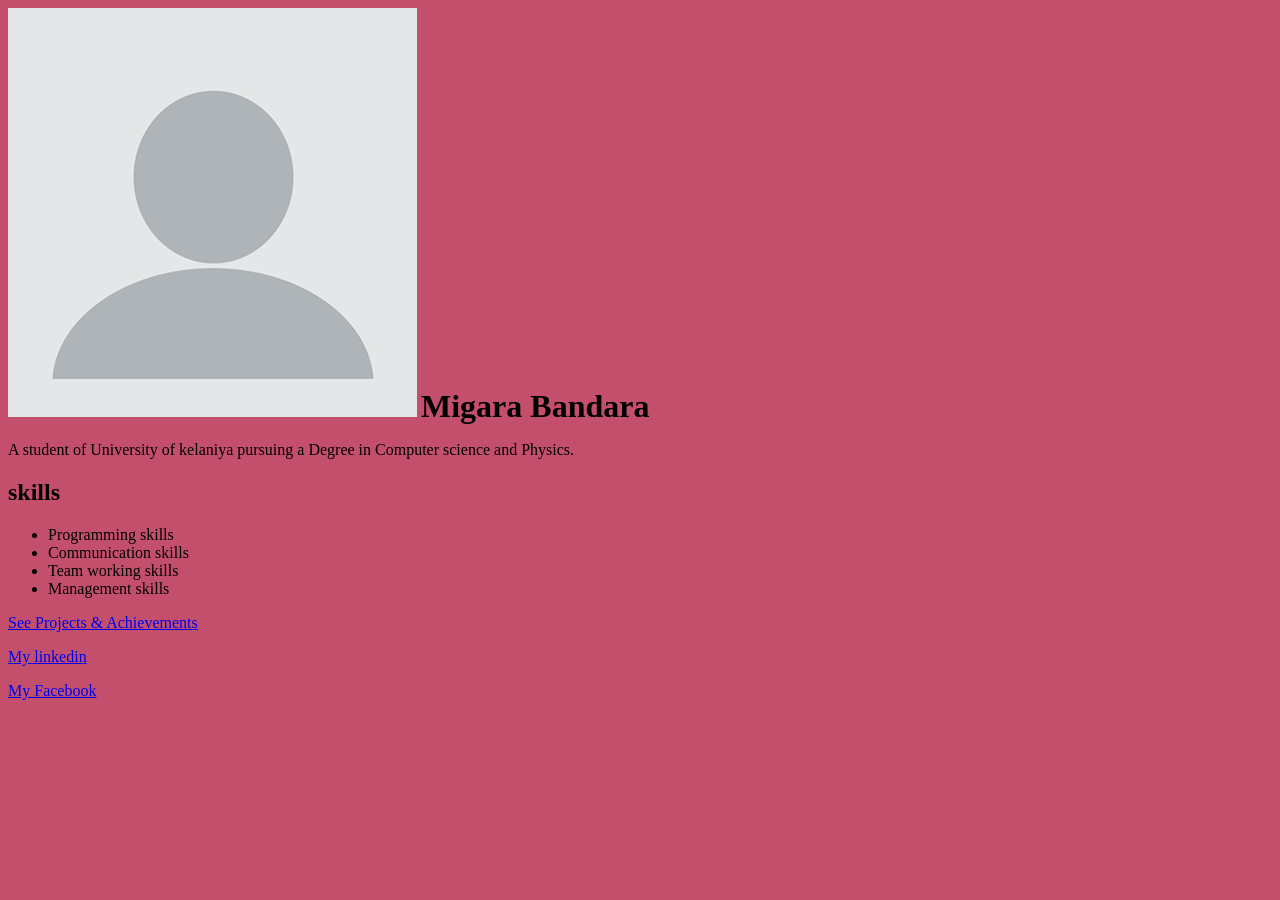
==== index.html @ 67b6456d "first commit" ====
<!DOCTYPE html>
<html lang="en">
<head>
    <meta charset="UTF-8">
    <meta name="viewport" content="width=device-width, initial-scale=1.0">
    <title>Document</title>
    <link rel="stylesheet" href="index.css">
</head>
<body>
    <div id="about">
    <img src="abc.png">
    <h1>Migara Bandara</h1>
    <p>A student of University of kelaniya pursuing a Degree in Computer science and Physics.</p>
</div>


    <div id="skills"> <h2>skills</h2>
        <ul>
        <li>Programming skills</li>
        <li>Communication skills</li>
        <li>Team working skills</li>
        <li>Management skills</li>
        </ul>
    </div>

    <a href="project.html">See Projects & Achievements</a>

    <p id="contact"><a href="linkedin.com">My linkedin</a></p>
    <p id="contact"><a href="Facwbook.com">My Facebook</a></p>
</body>
</html>
---- index.css ----
body{ background-color:rgb(196, 79, 108);}

h1{display: inline;}


#about{display: inline;}
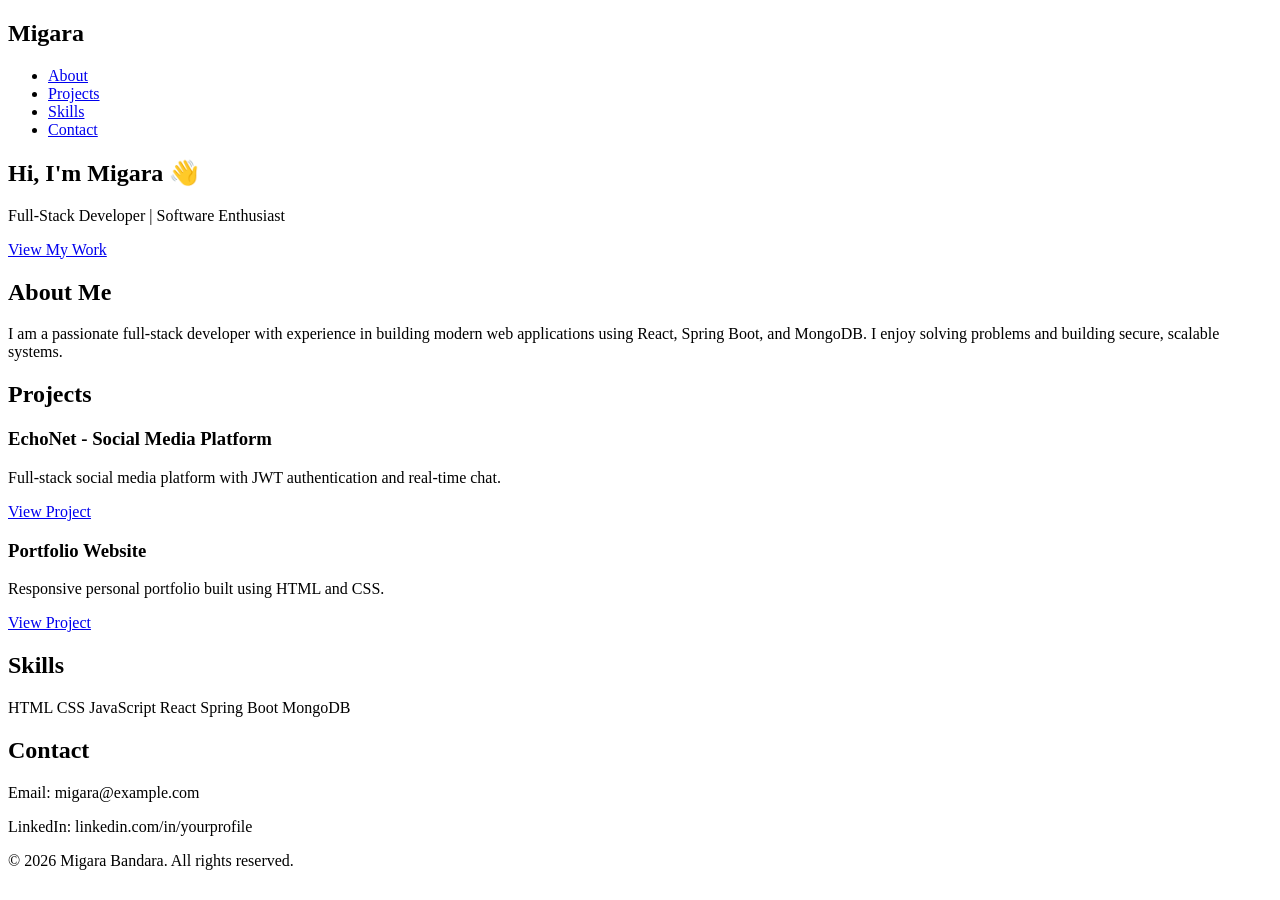
==== commit 411806b9: "Revamp portfolio structure and content Updated the portfolio layout and content, including a new hea" ====
--- a/index.html
+++ b/index.html
@@ -2,30 +2,79 @@
 <html lang="en">
 <head>
     <meta charset="UTF-8">
+    <title>Migara Bandara | Portfolio</title>
     <meta name="viewport" content="width=device-width, initial-scale=1.0">
-    <title>Document</title>
-    <link rel="stylesheet" href="index.css">
+    <link rel="stylesheet" href="styles.css">
 </head>
 <body>
-    <div id="about">
-    <img src="abc.png">
-    <h1>Migara Bandara</h1>
-    <p>A student of University of kelaniya pursuing a Degree in Computer science and Physics.</p>
-</div>
 
+    <header>
+        <nav>
+            <h1 class="logo">Migara</h1>
+            <ul class="nav-links">
+                <li><a href="#about">About</a></li>
+                <li><a href="#projects">Projects</a></li>
+                <li><a href="#skills">Skills</a></li>
+                <li><a href="#contact">Contact</a></li>
+            </ul>
+        </nav>
+    </header>
 
-    <div id="skills"> <h2>skills</h2>
-        <ul>
-        <li>Programming skills</li>
-        <li>Communication skills</li>
-        <li>Team working skills</li>
-        <li>Management skills</li>
-        </ul>
-    </div>
+    <section class="hero">
+        <div class="hero-content">
+            <h2>Hi, I'm Migara 👋</h2>
+            <p>Full-Stack Developer | Software Enthusiast</p>
+            <a href="#projects" class="btn">View My Work</a>
+        </div>
+    </section>
 
-    <a href="project.html">See Projects & Achievements</a>
+    <section id="about" class="section">
+        <h2>About Me</h2>
+        <p>
+            I am a passionate full-stack developer with experience in building
+            modern web applications using React, Spring Boot, and MongoDB.
+            I enjoy solving problems and building secure, scalable systems.
+        </p>
+    </section>
 
-    <p id="contact"><a href="linkedin.com">My linkedin</a></p>
-    <p id="contact"><a href="Facwbook.com">My Facebook</a></p>
+    <section id="projects" class="section">
+        <h2>Projects</h2>
+
+        <div class="project-card">
+            <h3>EchoNet - Social Media Platform</h3>
+            <p>Full-stack social media platform with JWT authentication and real-time chat.</p>
+            <a href="#" class="project-link">View Project</a>
+        </div>
+
+        <div class="project-card">
+            <h3>Portfolio Website</h3>
+            <p>Responsive personal portfolio built using HTML and CSS.</p>
+            <a href="#" class="project-link">View Project</a>
+        </div>
+
+    </section>
+
+    <section id="skills" class="section">
+        <h2>Skills</h2>
+        <div class="skills-list">
+            <span>HTML</span>
+            <span>CSS</span>
+            <span>JavaScript</span>
+            <span>React</span>
+            <span>Spring Boot</span>
+            <span>MongoDB</span>
+        </div>
+    </section>
+
+    <section id="contact" class="section">
+        <h2>Contact</h2>
+        <p>Email: migara@example.com</p>
+        <p>LinkedIn: linkedin.com/in/yourprofile</p>
+    </section>
+
+    <footer>
+        <p>© 2026 Migara Bandara. All rights reserved.</p>
+    </footer>
+
 </body>
-</html>+</html>
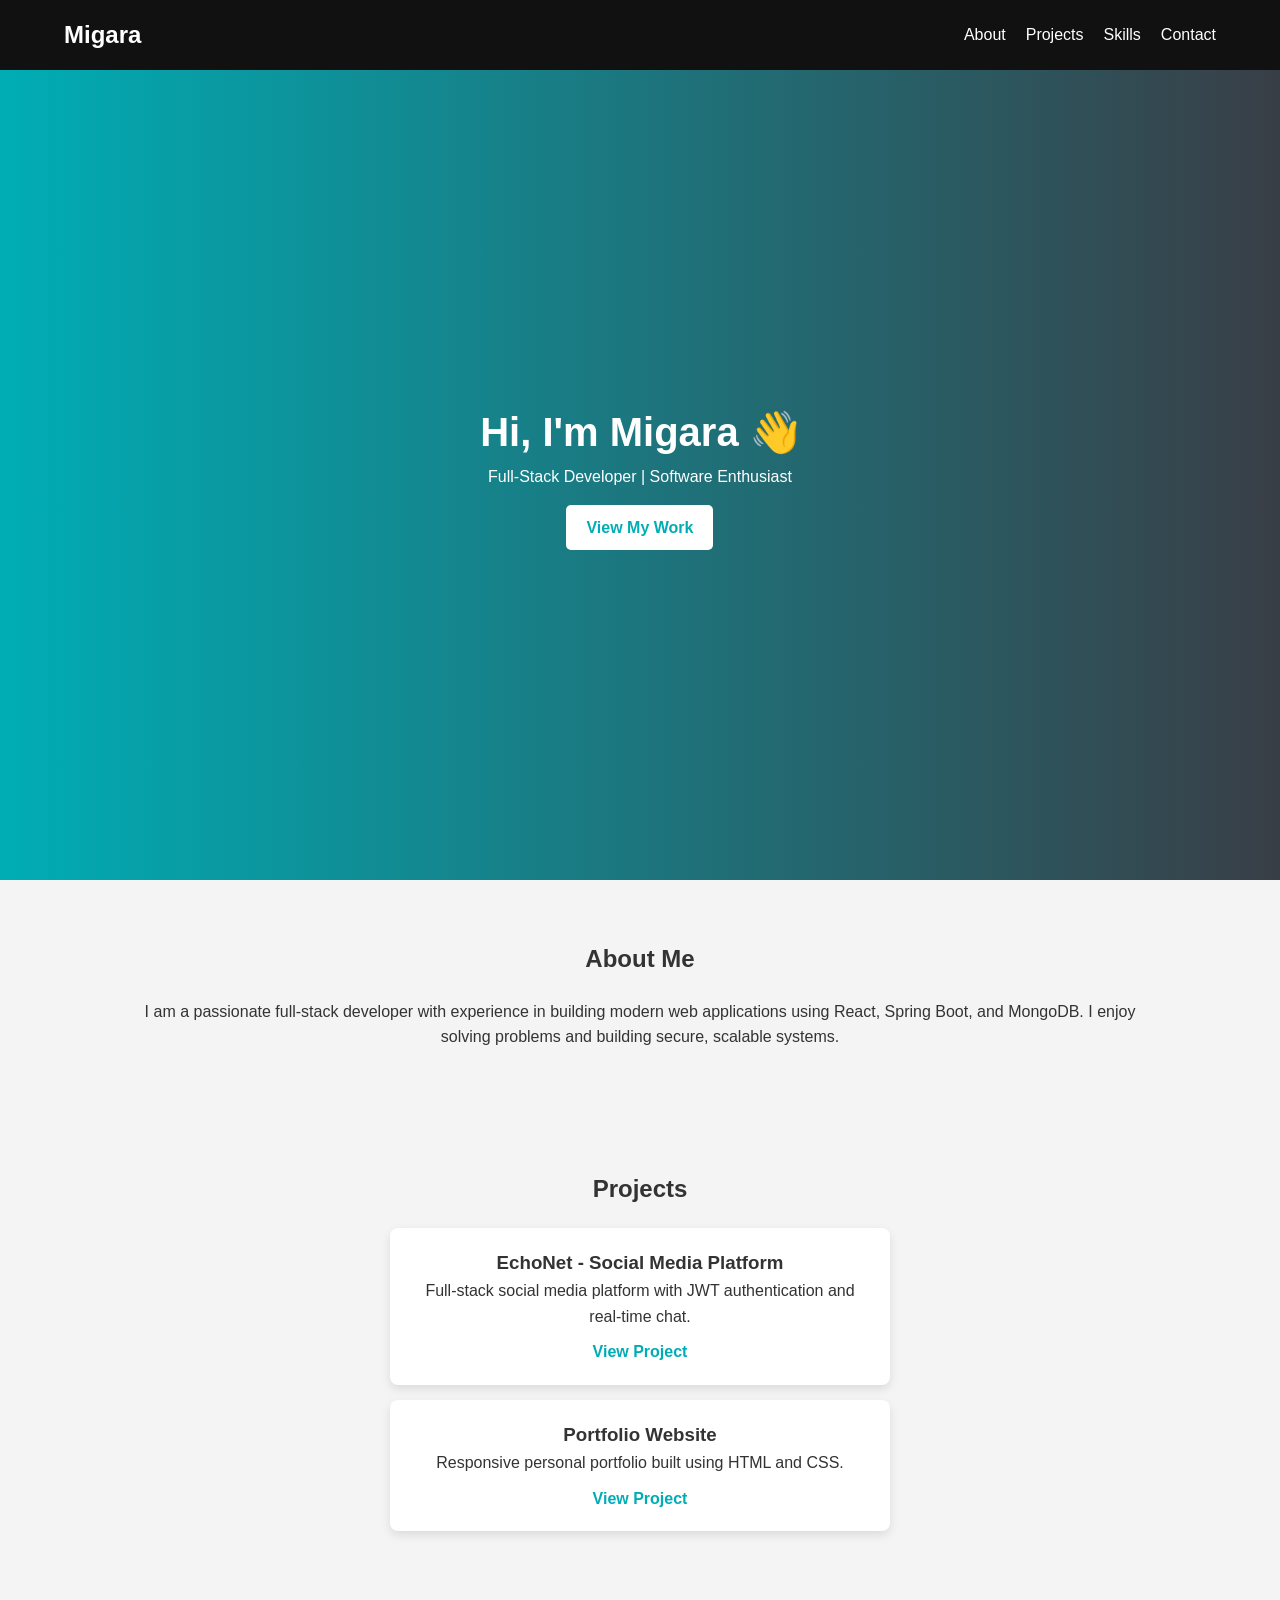
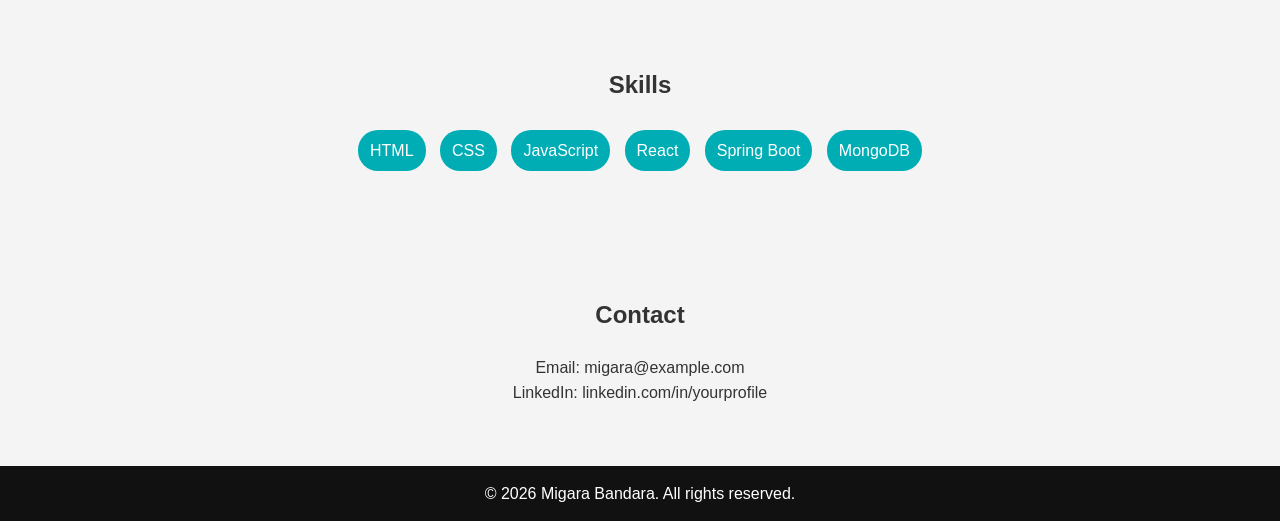
==== commit c6edcb27: "Update index.html" ====
--- a/index.html
+++ b/index.html
@@ -4,7 +4,7 @@
     <meta charset="UTF-8">
     <title>Migara Bandara | Portfolio</title>
     <meta name="viewport" content="width=device-width, initial-scale=1.0">
-    <link rel="stylesheet" href="styles.css">
+    <link rel="stylesheet" href="index.css">
 </head>
 <body>
 
--- a/index.css
+++ b/index.css
@@ -0,0 +1,141 @@
+* {
+    margin: 0;
+    padding: 0;
+    box-sizing: border-box;
+    font-family: Arial, sans-serif;
+}
+
+body {
+    line-height: 1.6;
+    background-color: #f4f4f4;
+    color: #333;
+}
+
+/* Navbar */
+header {
+    background: #111;
+    padding: 1rem 0;
+}
+
+nav {
+    width: 90%;
+    margin: auto;
+    display: flex;
+    justify-content: space-between;
+    align-items: center;
+}
+
+.logo {
+    color: white;
+}
+
+.nav-links {
+    list-style: none;
+    display: flex;
+}
+
+.nav-links li {
+    margin-left: 20px;
+}
+
+.nav-links a {
+    color: white;
+    text-decoration: none;
+    transition: 0.3s;
+}
+
+.nav-links a:hover {
+    color: #00adb5;
+}
+
+/* Hero Section */
+.hero {
+    height: 90vh;
+    display: flex;
+    justify-content: center;
+    align-items: center;
+    background: linear-gradient(to right, #00adb5, #393e46);
+    color: white;
+    text-align: center;
+}
+
+.hero h2 {
+    font-size: 2.5rem;
+}
+
+.btn {
+    display: inline-block;
+    margin-top: 15px;
+    padding: 10px 20px;
+    background: white;
+    color: #00adb5;
+    text-decoration: none;
+    border-radius: 5px;
+    font-weight: bold;
+}
+
+.btn:hover {
+    background: #222;
+    color: white;
+}
+
+/* Sections */
+.section {
+    padding: 60px 10%;
+    text-align: center;
+}
+
+.section h2 {
+    margin-bottom: 20px;
+}
+
+/* Projects */
+.project-card {
+    background: white;
+    padding: 20px;
+    margin: 15px auto;
+    max-width: 500px;
+    border-radius: 8px;
+    box-shadow: 0 4px 10px rgba(0,0,0,0.1);
+}
+
+.project-link {
+    display: inline-block;
+    margin-top: 10px;
+    text-decoration: none;
+    color: #00adb5;
+    font-weight: bold;
+}
+
+/* Skills */
+.skills-list span {
+    display: inline-block;
+    background: #00adb5;
+    color: white;
+    padding: 8px 12px;
+    margin: 5px;
+    border-radius: 20px;
+}
+
+/* Footer */
+footer {
+    background: #111;
+    color: white;
+    text-align: center;
+    padding: 15px 0;
+}
+
+/* Responsive */
+@media(max-width: 768px) {
+    .nav-links {
+        flex-direction: column;
+    }
+
+    .nav-links li {
+        margin: 10px 0;
+    }
+
+    .hero h2 {
+        font-size: 2rem;
+    }
+}
